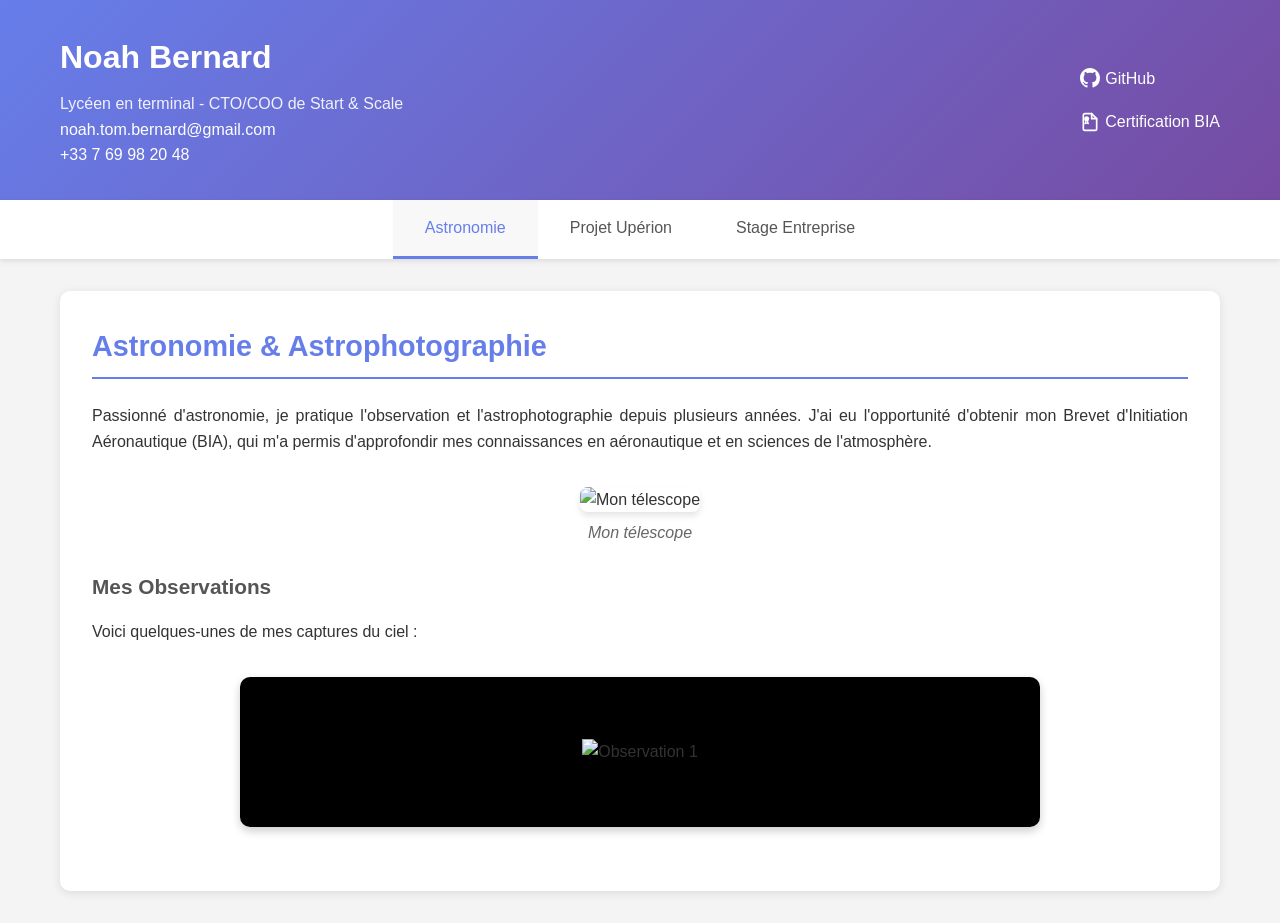
==== portefolio.html @ 694feba4 "Initial commit - portfolio Parcoursup" ====
<!DOCTYPE html>
<html lang="fr">
<head>
    <meta charset="UTF-8">
    <meta name="viewport" content="width=device-width, initial-scale=1.0">
    <title>Portfolio - Noah Bernard</title>
    <style>
        * {
            margin: 0;
            padding: 0;
            box-sizing: border-box;
        }

        body {
            font-family: 'Segoe UI', Tahoma, Geneva, Verdana, sans-serif;
            line-height: 1.6;
            color: #333;
            background: #f4f4f4;
        }

        /* Header */
        header {
            background: linear-gradient(135deg, #667eea 0%, #764ba2 100%);
            color: white;
            padding: 2rem 0;
        }

        .header-content {
            max-width: 1200px;
            margin: 0 auto;
            padding: 0 20px;
            display: flex;
            justify-content: space-between;
            align-items: center;
            flex-wrap: wrap;
            gap: 2rem;
        }

        .info-perso{
            display: flex;
            flex-direction: column;
        }

        .info-perso h1 {
            font-size: 2rem;
            margin-bottom: 0.5rem;
        }

        .info-perso p {
            opacity: 0.9;
            font-size: 1rem;
        }

        a {
            color: white;
            transition: all 0.3s;
            cursor: pointer;
            text-decoration: none;
        }

        a:hover {
            color: rgba(255, 255, 255, 0.3);
            text-decoration: underline;
        }

        .liens {
            display: flex;
            flex-direction:column;
            gap: 1.1rem;
        }

        /* Navigation */
        nav {
            background: white;
            box-shadow: 0 2px 5px rgba(0,0,0,0.1);
            position: sticky;
            top: 0;
            z-index: 100;
        }

        .nav-container {
            max-width: 1200px;
            margin: 0 auto;
            display: flex;
            justify-content: center;
            gap: 0;
        }

        .nav-btn {
            background: none;
            border: none;
            padding: 1.2rem 2rem;
            cursor: pointer;
            font-size: 1rem;
            font-weight: 500;
            color: #555;
            transition: all 0.3s;
            border-bottom: 3px solid transparent;
        }

        .nav-btn:hover {
            background: #f8f8f8;
            color: #667eea;
        }

        .nav-btn.active {
            color: #667eea;
            border-bottom-color: #667eea;
            background: #f8f8f8;
        }

        /* Main Content */
        main {
            max-width: 1200px;
            margin: 2rem auto;
            padding: 0 20px;
        }

        .section {
            display: none;
            background: white;
            padding: 2rem;
            border-radius: 10px;
            box-shadow: 0 2px 10px rgba(0,0,0,0.1);
            animation: fadeIn 0.5s;
        }

        .section.active {
            display: block;
        }

        @keyframes fadeIn {
            from { opacity: 0; transform: translateY(10px); }
            to { opacity: 1; transform: translateY(0); }
        }

        .section h2 {
            color: #667eea;
            margin-bottom: 1.5rem;
            font-size: 1.8rem;
            border-bottom: 2px solid #667eea;
            padding-bottom: 0.5rem;
        }

        .content-block {
            margin-bottom: 2rem;
        }

        .content-block h3 {
            color: #555;
            margin-bottom: 1rem;
            font-size: 1.3rem;
        }

        .content-block p {
            margin-bottom: 1rem;
            text-align: justify;
        }

        /* Images */
        .image-container {
            margin: 1.5rem 0;
            text-align: center;
        }

        .image-container img {
            max-width: 100%;
            height: auto;
            border-radius: 8px;
            box-shadow: 0 4px 6px rgba(0,0,0,0.1);
        }

        /* Carousel */
        .carousel {
            position: relative;
            max-width: 800px;
            margin: 2rem auto;
            overflow: hidden;
            border-radius: 10px;
            box-shadow: 0 4px 10px rgba(0,0,0,0.2);
        }

        .carousel-inner {
            display: flex;
            transition: transform 0.5s ease-in-out;
        }

        .carousel-item {
            min-width: 100%;
            display: flex;
            justify-content: center;
            align-items: center;
            background: #000;
        }

        .carousel-item img,
        .carousel-item video {
            max-width: 100%;
            max-height: 500px;
            width: auto;
            height: auto;
        }

        /* Grid pour Uperion */
        .grid-2 {
            display: grid;
            grid-template-columns: repeat(auto-fit, minmax(300px, 1fr));
            gap: 2rem;
            margin: 2rem 0;
        }

        .grid-item {
            background: #f9f9f9;
            padding: 1.5rem;
            border-radius: 8px;
            border-left: 4px solid #667eea;
        }

        .grid-item h4 {
            color: #667eea;
            margin-bottom: 0.5rem;
        }

        /* Responsive */
        @media (max-width: 768px) {
            .header-content {
                flex-direction: column;
                text-align: center;
            }

            .nav-container {
                flex-direction: column;
            }

            .nav-btn {
                width: 100%;
                border-bottom: none;
                border-left: 3px solid transparent;
            }

            .nav-btn.active {
                border-left-color: #667eea;
            }
        }
    </style>
</head>
<body>
    <header>
        <div class="header-content">
            <div class="info-perso">
                <h1>Noah Bernard</h1>
                <p>Lycéen en terminal - CTO/COO de <a href="https://start-scale.fr" target="_blank">Start & Scale</a></p>
                <a href="mailto:noah.tom.bernard@gmail.com">noah.tom.bernard@gmail.com</a>
                <a href="tel:+33769982048">+33 7 69 98 20 48</a>
            </div>
            <div class="liens">
                <a href="https://github.com/Noah-b18" target="_blank" style="display: inline-flex; align-items: center; text-decoration: none; gap: 5px;"><svg height="20" width="20" viewBox="0 0 16 16" fill="currentColor"><path d="M8 0C3.58 0 0 3.58 0 8c0 3.54 2.29 6.53 5.47 7.59.4.07.55-.17.55-.38 0-.19-.01-.82-.01-1.49-2.01.37-2.53-.49-2.69-.94-.09-.23-.48-.94-.82-1.13-.28-.15-.68-.52-.01-.53.63-.01 1.08.58 1.23.82.72 1.21 1.87.87 2.33.66.07-.52.28-.87.51-1.07-1.78-.2-3.64-.89-3.64-3.95 0-.87.31-1.59.82-2.15-.08-.2-.36-1.02.08-2.12 0 0 .67-.21 2.2.82.64-.18 1.32-.27 2-.27.68 0 1.36.09 2 .27 1.53-1.04 2.2-.82 2.2-.82.44 1.1.16 1.92.08 2.12.51.56.82 1.27.82 2.15 0 3.07-1.87 3.75-3.65 3.95.29.25.54.73.54 1.48 0 1.07-.01 1.93-.01 2.2 0 .21.15.46.55.38A8.013 8.013 0 0016 8c0-4.42-3.58-8-8-8z"></path></svg>GitHub</a>
                
                <a href="#" target="_blank" style="display: inline-flex; align-items: center; text-decoration: none; gap: 5px;"><svg width="20" height="20" viewBox="0 0 24 24" fill="none" stroke="currentColor" stroke-width="2" stroke-linecap="round" stroke-linejoin="round"><path d="M14 2H6a2 2 0 0 0-2 2v16a2 2 0 0 0 2 2h12a2 2 0 0 0 2-2V8z"></path><polyline points="14 2 14 8 20 8"></polyline><circle cx="8" cy="8" r="3" fill="currentColor" stroke="none"></circle><path d="M7 11l-1 3 2-1 2 1-1-3" stroke-width="1.5"></path></svg>Certification BIA</a> 

                <!-- <a href="#" target="_blank">CV</a> -->
            </div>
        </div>
    </header>

    <nav>
        <div class="nav-container">
            <button class="nav-btn active" onclick="showSection('astro')">Astronomie</button>
            <button class="nav-btn" onclick="showSection('uperion')">Projet Upérion</button>
            <button class="nav-btn" onclick="showSection('stage')">Stage Entreprise</button>
        </div>
    </nav>

    <main>
        <!-- Section Astronomie -->
        <section id="astro" class="section active">
            <h2>Astronomie & Astrophotographie</h2>
            
            <div class="content-block">
                <p>Passionné d'astronomie, je pratique l'observation et l'astrophotographie depuis plusieurs années. J'ai eu l'opportunité d'obtenir mon Brevet d'Initiation Aéronautique (BIA), qui m'a permis d'approfondir mes connaissances en aéronautique et en sciences de l'atmosphère.</p>
            </div>

            <div class="image-container">
                <img src="images/telescope.jpg" alt="Mon télescope" style="max-width: 600px;">
                <p style="font-style: italic; color: #666; margin-top: 0.5rem;">Mon télescope</p>
            </div>

            <div class="content-block">
                <h3>Mes Observations</h3>
                <p>Voici quelques-unes de mes captures du ciel :</p>
            </div>

            <div class="carousel" id="carousel">
                <div class="carousel-inner">
                    <div class="carousel-item">
                        <img src="images/astro1.jpg" alt="Observation 1">
                    </div>
                    <div class="carousel-item">
                        <img src="images/astro2.jpg" alt="Observation 2">
                    </div>
                    <div class="carousel-item">
                        <img src="images/astro3.jpg" alt="Observation 3">
                    </div>
                    <div class="carousel-item">
                        <video controls>
                            <source src="images/astro-video.mp4" type="video/mp4">
                            Votre navigateur ne supporte pas la vidéo.
                        </video>
                    </div>
                </div>
            </div>
        </section>

        <!-- Section Upérion -->
        <section id="uperion" class="section">
            <h2>Projet Upérion - Modélisation de Mini-Fusée</h2>
            
            <div class="content-block">
                <p>... Ce projet m'a permis de développer mes compétences en CAO et en simulation physique.</p>
            </div>

            <div class="grid-2">
                <div class="grid-item">
                    <h4>Modélisation 3D</h4>
                    <p>Conception complète de la fusée avec attention aux détails aérodynamiques et structurels. Utilisation du logiciel Fusion 360 pour créer un modèle réaliste et fonctionnel.</p>
                    <div class="image-container">
                        <img src="images/fusee-model1.jpg" alt="Modèle 3D fusée - Vue 1">
                    </div>
                    <div class="image-container">
                        <img src="images/fusee-model2.jpg" alt="Modèle 3D fusée - Vue 2">
                    </div>
                </div>

                <div class="grid-item">
                    <h4>Simulation Unity</h4>
                    <p>Développement d'une simulation de lancement sur Unity pour tester les performances théoriques de la fusée. La simulation intègre la physique réaliste du vol et permet de visualiser la trajectoire.</p>
                    <div class="image-container">
                        <img src="images/unity-sim1.jpg" alt="Simulation Unity 1">
                    </div>
                    <div class="image-container">
                        <img src="images/unity-sim2.jpg" alt="Simulation Unity 2">
                    </div>
                </div>
            </div>

            <div class="content-block">
                <h3>Vidéo de la Simulation</h3>
                <div class="image-container">
                    <video controls style="max-width: 800px; width: 100%;">
                        <source src="images/unity-launch.mp4" type="video/mp4">
                        Votre navigateur ne supporte pas la vidéo.
                    </video>
                </div>
            </div>
        </section>

        <!-- Section Stage -->
        <section id="stage" class="section">
            <h2>Stage en Entreprise - Lucas à Bazas</h2>
            
            <div class="content-block">
                <p>J'ai effectué mon stage au sein de l'entreprise Lucas à Bazas, spécialisée dans la conception et la fabrication d'axes numériques et de robots cartésiens de grande taille pour l'automatisation industrielles. Cette expérience m'a permis de découvrir le monde professionnel et d'appliquer mes connaissances théoriques dans un contexte réel.</p>
                
                <p>Durant ce stage, j'ai eu l'occasion d'utiliser des logiciels de CAO professionnels tels qu'AutoCAD et LibreCAD. J'ai pu dessiner des pièces mécaniques et comprendre les contraintes techniques de la production industrielle. Cette immersion m'a également permis d'observer le processus complet de fabrication, de la conception à la réalisation.</p>
                
                <p>J'ai particulièrement apprécié l'accompagnement des équipes qui m'ont transmis leur expertise et leur rigueur dans le travail. Cette expérience a renforcé mon intérêt pour les sciences de l'ingénieur et la conception technique.</p>
            </div>

            <div class="image-container">
                <img src="images/entreprise1.jpg" alt="Entreprise Lucas">
            </div>
            
            <div class="grid-2">
                <div class="image-container">
                    <img src="images/entreprise2.jpg" alt="Atelier">
                </div>
                <div class="image-container">
                    <img src="images/entreprise3.jpg" alt="Équipements">
                </div>
            </div>
        </section>
    </main>

    <script>
        // Navigation entre sections
        function showSection(sectionId) {
            // Masquer toutes les sections
            document.querySelectorAll('.section').forEach(section => {
                section.classList.remove('active');
            });
            
            // Désactiver tous les boutons
            document.querySelectorAll('.nav-btn').forEach(btn => {
                btn.classList.remove('active');
            });
            
            // Afficher la section sélectionnée
            document.getElementById(sectionId).classList.add('active');
            
            // Activer le bouton correspondant
            event.target.classList.add('active');
        }

        // Carrousel automatique
        let currentSlide = 0;
        const carousel = document.querySelector('.carousel-inner');
        const slides = document.querySelectorAll('.carousel-item');
        const totalSlides = slides.length;

        function nextSlide() {
            currentSlide = (currentSlide + 1) % totalSlides;
            const offset = -currentSlide * 100;
            carousel.style.transform = `translateX(${offset}%)`;
        }

        // Défilement automatique toutes les 4 secondes
        setInterval(nextSlide, 4000);
    </script>
</body>
</html>
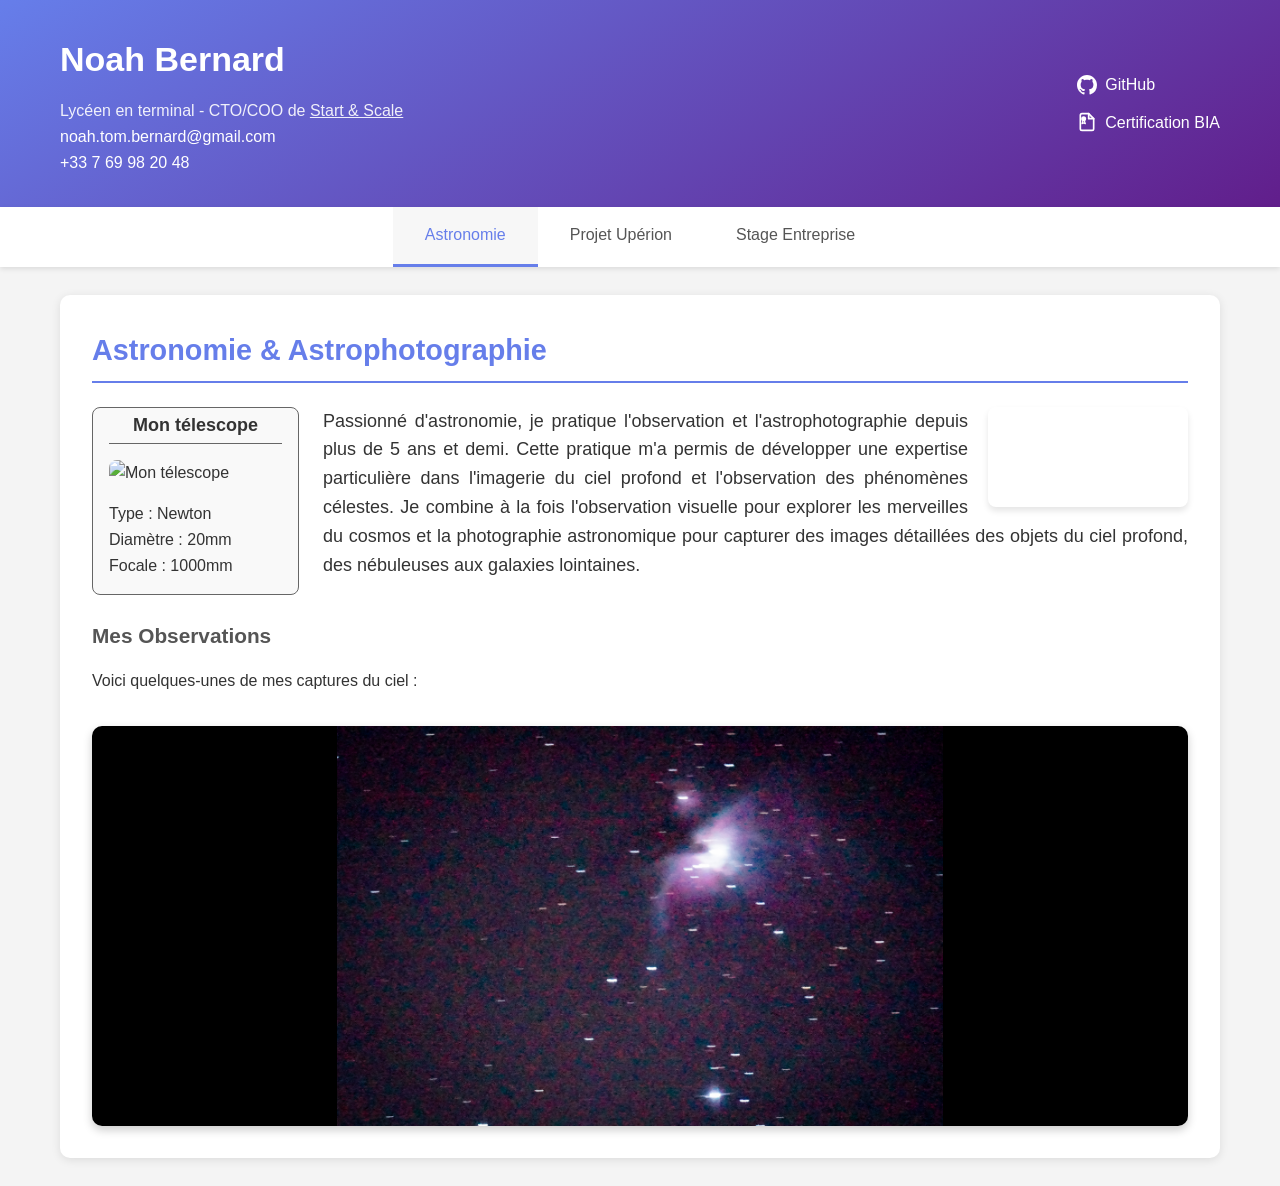
==== commit 53b0fcfd: "ajout documents et photo" ====
--- a/portefolio.html
+++ b/portefolio.html
@@ -20,7 +20,7 @@
 
         /* Header */
         header {
-            background: linear-gradient(135deg, #667eea 0%, #764ba2 100%);
+            background: linear-gradient(150deg, #667eea 0%, #611e8b 100%);
             color: white;
             padding: 2rem 0;
         }
@@ -42,14 +42,11 @@
         }
 
         .info-perso h1 {
-            font-size: 2rem;
-            margin-bottom: 0.5rem;
-        }
-
-        .info-perso p {
-            opacity: 0.9;
-            font-size: 1rem;
-        }
+            font-size: 34px;
+            margin-bottom: 12px;
+        }
+
+        .info-perso p {opacity: 0.9;}
 
         a {
             color: white;
@@ -66,7 +63,7 @@
         .liens {
             display: flex;
             flex-direction:column;
-            gap: 1.1rem;
+            gap: 12px;
         }
 
         /* Navigation */
@@ -91,28 +88,28 @@
             border: none;
             padding: 1.2rem 2rem;
             cursor: pointer;
-            font-size: 1rem;
-            font-weight: 500;
+            font-size: 16px;
+            font-weight: 400;
             color: #555;
             transition: all 0.3s;
             border-bottom: 3px solid transparent;
         }
 
         .nav-btn:hover {
-            background: #f8f8f8;
+            background: rgba(0, 0, 0, 0.03);
             color: #667eea;
         }
 
         .nav-btn.active {
             color: #667eea;
             border-bottom-color: #667eea;
-            background: #f8f8f8;
-        }
-
-        /* Main Content */
+            background: rgba(0, 0, 0, 0.03);
+        }
+
+
         main {
             max-width: 1200px;
-            margin: 2rem auto;
+            margin: 28px auto;
             padding: 0 20px;
         }
 
@@ -146,6 +143,51 @@
             margin-bottom: 2rem;
         }
 
+        .content-block-astro{
+            display: flex;
+            flex-wrap: wrap-reverse;
+            gap: 1.5rem;
+            text-align: justify;
+        
+        }
+        .astro-aside{
+            flex: 1;
+            border: solid #666 1px;
+            border-radius: 8px;
+            padding: 1rem;
+            padding-top: 0;
+            margin-bottom: 1.5rem;
+            background: #f9f9f9;
+        }
+        .astro-aside p{
+            font-weight: 600;
+            font-size: medium;
+            text-align: center;
+            border-bottom: solid #666 1px;
+            padding: 0.2rem;
+            margin-bottom: 1rem;
+        }
+        .astro-aside img{
+            border-radius: 8px;
+            max-width: 100%;
+            height: auto;
+            margin-bottom: 1rem;    
+        }
+        .astro-aside li{
+            list-style: none;
+        }
+        .content-block-astro p{flex: 5; font-size: large;}
+        .content-block-astro p video{
+            float: right;
+            max-width: 200px;
+            width: 30%;
+            height: auto;
+            margin : 0 0 10px 20px;
+            border-radius: 8px;
+            box-shadow: 0 4px 6px rgba(0,0,0,0.1);
+        }
+
+
         .content-block h3 {
             color: #555;
             margin-bottom: 1rem;
@@ -163,7 +205,7 @@
             text-align: center;
         }
 
-        .image-container img {
+        .image-container img{
             max-width: 100%;
             height: auto;
             border-radius: 8px;
@@ -173,8 +215,8 @@
         /* Carousel */
         .carousel {
             position: relative;
-            max-width: 800px;
-            margin: 2rem auto;
+            width: 100%;
+            max-height: 400px;
             overflow: hidden;
             border-radius: 10px;
             box-shadow: 0 4px 10px rgba(0,0,0,0.2);
@@ -193,10 +235,9 @@
             background: #000;
         }
 
-        .carousel-item img,
-        .carousel-item video {
+        .carousel-item img {
             max-width: 100%;
-            max-height: 500px;
+            max-height: 400px;
             width: auto;
             height: auto;
         }
@@ -221,7 +262,6 @@
             margin-bottom: 0.5rem;
         }
 
-        /* Responsive */
         @media (max-width: 768px) {
             .header-content {
                 flex-direction: column;
@@ -249,14 +289,14 @@
         <div class="header-content">
             <div class="info-perso">
                 <h1>Noah Bernard</h1>
-                <p>Lycéen en terminal - CTO/COO de <a href="https://start-scale.fr" target="_blank">Start & Scale</a></p>
+                <p>Lycéen en terminal - CTO/COO de <a href="https://start-scale.fr" target="_blank" style="text-decoration:underline;">Start & Scale</a></p>
                 <a href="mailto:noah.tom.bernard@gmail.com">noah.tom.bernard@gmail.com</a>
                 <a href="tel:+33769982048">+33 7 69 98 20 48</a>
             </div>
             <div class="liens">
-                <a href="https://github.com/Noah-b18" target="_blank" style="display: inline-flex; align-items: center; text-decoration: none; gap: 5px;"><svg height="20" width="20" viewBox="0 0 16 16" fill="currentColor"><path d="M8 0C3.58 0 0 3.58 0 8c0 3.54 2.29 6.53 5.47 7.59.4.07.55-.17.55-.38 0-.19-.01-.82-.01-1.49-2.01.37-2.53-.49-2.69-.94-.09-.23-.48-.94-.82-1.13-.28-.15-.68-.52-.01-.53.63-.01 1.08.58 1.23.82.72 1.21 1.87.87 2.33.66.07-.52.28-.87.51-1.07-1.78-.2-3.64-.89-3.64-3.95 0-.87.31-1.59.82-2.15-.08-.2-.36-1.02.08-2.12 0 0 .67-.21 2.2.82.64-.18 1.32-.27 2-.27.68 0 1.36.09 2 .27 1.53-1.04 2.2-.82 2.2-.82.44 1.1.16 1.92.08 2.12.51.56.82 1.27.82 2.15 0 3.07-1.87 3.75-3.65 3.95.29.25.54.73.54 1.48 0 1.07-.01 1.93-.01 2.2 0 .21.15.46.55.38A8.013 8.013 0 0016 8c0-4.42-3.58-8-8-8z"></path></svg>GitHub</a>
+                <a href="https://github.com/Noah-b18" target="_blank" style="display: inline-flex; align-items: center; text-decoration: none; gap: 8px;"><svg height="20" width="20" viewBox="0 0 16 16" fill="currentColor"><path d="M8 0C3.58 0 0 3.58 0 8c0 3.54 2.29 6.53 5.47 7.59.4.07.55-.17.55-.38 0-.19-.01-.82-.01-1.49-2.01.37-2.53-.49-2.69-.94-.09-.23-.48-.94-.82-1.13-.28-.15-.68-.52-.01-.53.63-.01 1.08.58 1.23.82.72 1.21 1.87.87 2.33.66.07-.52.28-.87.51-1.07-1.78-.2-3.64-.89-3.64-3.95 0-.87.31-1.59.82-2.15-.08-.2-.36-1.02.08-2.12 0 0 .67-.21 2.2.82.64-.18 1.32-.27 2-.27.68 0 1.36.09 2 .27 1.53-1.04 2.2-.82 2.2-.82.44 1.1.16 1.92.08 2.12.51.56.82 1.27.82 2.15 0 3.07-1.87 3.75-3.65 3.95.29.25.54.73.54 1.48 0 1.07-.01 1.93-.01 2.2 0 .21.15.46.55.38A8.013 8.013 0 0016 8c0-4.42-3.58-8-8-8z"></path></svg>GitHub</a>
                 
-                <a href="#" target="_blank" style="display: inline-flex; align-items: center; text-decoration: none; gap: 5px;"><svg width="20" height="20" viewBox="0 0 24 24" fill="none" stroke="currentColor" stroke-width="2" stroke-linecap="round" stroke-linejoin="round"><path d="M14 2H6a2 2 0 0 0-2 2v16a2 2 0 0 0 2 2h12a2 2 0 0 0 2-2V8z"></path><polyline points="14 2 14 8 20 8"></polyline><circle cx="8" cy="8" r="3" fill="currentColor" stroke="none"></circle><path d="M7 11l-1 3 2-1 2 1-1-3" stroke-width="1.5"></path></svg>Certification BIA</a> 
+                <a href="images/certificat_BIA.pdf" target="_blank" style="display: inline-flex; align-items: center; text-decoration: none; gap: 8px;"><svg width="20" height="20" viewBox="0 0 24 24" fill="none" stroke="currentColor" stroke-width="2" stroke-linecap="round" stroke-linejoin="round"><path d="M14 2H6a2 2 0 0 0-2 2v16a2 2 0 0 0 2 2h12a2 2 0 0 0 2-2V8z"></path><polyline points="14 2 14 8 20 8"></polyline><circle cx="8" cy="8" r="3" fill="currentColor" stroke="none"></circle><path d="M7 11l-1 3 2-1 2 1-1-3" stroke-width="1.5"></path></svg>Certification BIA</a> 
 
                 <!-- <a href="#" target="_blank">CV</a> -->
             </div>
@@ -272,17 +312,26 @@
     </nav>
 
     <main>
-        <!-- Section Astronomie -->
+        <!-- Astronomie -->
         <section id="astro" class="section active">
             <h2>Astronomie & Astrophotographie</h2>
             
-            <div class="content-block">
-                <p>Passionné d'astronomie, je pratique l'observation et l'astrophotographie depuis plusieurs années. J'ai eu l'opportunité d'obtenir mon Brevet d'Initiation Aéronautique (BIA), qui m'a permis d'approfondir mes connaissances en aéronautique et en sciences de l'atmosphère.</p>
-            </div>
-
-            <div class="image-container">
-                <img src="images/telescope.jpg" alt="Mon télescope" style="max-width: 600px;">
-                <p style="font-style: italic; color: #666; margin-top: 0.5rem;">Mon télescope</p>
+            <div class="content-block-astro">
+                <aside class="astro-aside">
+                    <p>Mon télescope</p>
+                    <img src="images/telescope.jpg" alt="Mon télescope" style="max-width: 600px;">
+                    <li>
+                        <ul>Type : Newton</ul>
+                        <ul>Diamètre : 20mm</ul>
+                        <ul>Focale : 1000mm</ul>
+                    </li>
+                </aside>
+
+                <p> <video autoplay="true" loop="true" muted="true">
+                    <source src="images/video_saturne.mp4" type="video/mp4">Votre navigateur ne supporte pas la vidéo.
+                </video>Passionné d'astronomie, je pratique l'observation et l'astrophotographie depuis plus de 5 ans et demi. Cette pratique m'a permis de développer une expertise particulière dans l'imagerie du ciel profond et l'observation des phénomènes célestes. Je combine à la fois l'observation visuelle pour explorer les merveilles du cosmos et la photographie astronomique pour capturer des images détaillées des objets du ciel profond, des nébuleuses aux galaxies lointaines.</p>
+
+               
             </div>
 
             <div class="content-block">
@@ -293,30 +342,30 @@
             <div class="carousel" id="carousel">
                 <div class="carousel-inner">
                     <div class="carousel-item">
-                        <img src="images/astro1.jpg" alt="Observation 1">
+                        <img src="images/orion.jpg" alt="Nébuleuse d'Orion">
                     </div>
                     <div class="carousel-item">
-                        <img src="images/astro2.jpg" alt="Observation 2">
+                        <img src="images/dumbbell.jpg" alt="Nébuleuse Dumbbell">
                     </div>
                     <div class="carousel-item">
-                        <img src="images/astro3.jpg" alt="Observation 3">
+                        <img src="images/sombrero.jpg" alt="Galaxie du Sombrero">
                     </div>
                     <div class="carousel-item">
-                        <video controls>
-                            <source src="images/astro-video.mp4" type="video/mp4">
-                            Votre navigateur ne supporte pas la vidéo.
-                        </video>
+                        <img src="images/lune.JPG" alt="La Lune">
+                    </div>
+                    <div class="carousel-item">
+                        <img src="images/comete.jpg" alt="Comète" comete >
                     </div>
                 </div>
             </div>
         </section>
 
-        <!-- Section Upérion -->
+        <!-- Upérion -->
         <section id="uperion" class="section">
             <h2>Projet Upérion - Modélisation de Mini-Fusée</h2>
             
             <div class="content-block">
-                <p>... Ce projet m'a permis de développer mes compétences en CAO et en simulation physique.</p>
+                <p>Le projet Upérion est un projet personnel ambitieux mêlant sciences physiques, ingénierie et programmation. J'ai conçu et modélisé une mini-fusée pour explorer mes passions scientifiques et techniques. L'objectif principal était de créer un modèle réaliste et fonctionnel, puis de simuler son vol pour prédire ses performances et optimiser sa trajectoire. Ce projet m'a permis de développer mes compétences en CAO, simulation physique, et programmation, en affrontant des défis techniques complexes et en apprenant de façon autonome.</p>
             </div>
 
             <div class="grid-2">
@@ -333,7 +382,7 @@
 
                 <div class="grid-item">
                     <h4>Simulation Unity</h4>
-                    <p>Développement d'une simulation de lancement sur Unity pour tester les performances théoriques de la fusée. La simulation intègre la physique réaliste du vol et permet de visualiser la trajectoire.</p>
+                    <p>Développement d'une simulation de lancement sur Unity pour tester les performances théoriques de la fusée. La simulation intègre la physique réaliste du vol et permet de visualiser la trajectoire et< le comportement de la fusée.</p>
                     <div class="image-container">
                         <img src="images/unity-sim1.jpg" alt="Simulation Unity 1">
                     </div>
@@ -354,7 +403,7 @@
             </div>
         </section>
 
-        <!-- Section Stage -->
+        <!-- Stage -->
         <section id="stage" class="section">
             <h2>Stage en Entreprise - Lucas à Bazas</h2>
             
@@ -363,45 +412,40 @@
                 
                 <p>Durant ce stage, j'ai eu l'occasion d'utiliser des logiciels de CAO professionnels tels qu'AutoCAD et LibreCAD. J'ai pu dessiner des pièces mécaniques et comprendre les contraintes techniques de la production industrielle. Cette immersion m'a également permis d'observer le processus complet de fabrication, de la conception à la réalisation.</p>
                 
-                <p>J'ai particulièrement apprécié l'accompagnement des équipes qui m'ont transmis leur expertise et leur rigueur dans le travail. Cette expérience a renforcé mon intérêt pour les sciences de l'ingénieur et la conception technique.</p>
+                <p>J'ai particulièrement apprécié l'accompagnement des équipes qui m'ont transmis leur expertise , pour certain leur ambition et leur rigueur dans le travail. Cette expérience a renforcé mon intérêt pour les sciences de l'ingénieur et la conception technique.</p>
             </div>
 
             <div class="image-container">
-                <img src="images/entreprise1.jpg" alt="Entreprise Lucas">
+                <img src="images/bureau.jpg" alt="Espace de travail">
             </div>
             
             <div class="grid-2">
                 <div class="image-container">
-                    <img src="images/entreprise2.jpg" alt="Atelier">
+                    <img src="images/atelier.jpg" alt="Atelier de travail">
                 </div>
                 <div class="image-container">
-                    <img src="images/entreprise3.jpg" alt="Équipements">
+                    <img src="images/decoupage.jpg" alt="Machine de découpe">
                 </div>
             </div>
         </section>
     </main>
 
     <script>
-        // Navigation entre sections
         function showSection(sectionId) {
-            // Masquer toutes les sections
             document.querySelectorAll('.section').forEach(section => {
                 section.classList.remove('active');
             });
             
-            // Désactiver tous les boutons
             document.querySelectorAll('.nav-btn').forEach(btn => {
                 btn.classList.remove('active');
             });
             
-            // Afficher la section sélectionnée
             document.getElementById(sectionId).classList.add('active');
             
-            // Activer le bouton correspondant
             event.target.classList.add('active');
         }
 
-        // Carrousel automatique
+        // Carrousel 
         let currentSlide = 0;
         const carousel = document.querySelector('.carousel-inner');
         const slides = document.querySelectorAll('.carousel-item');
